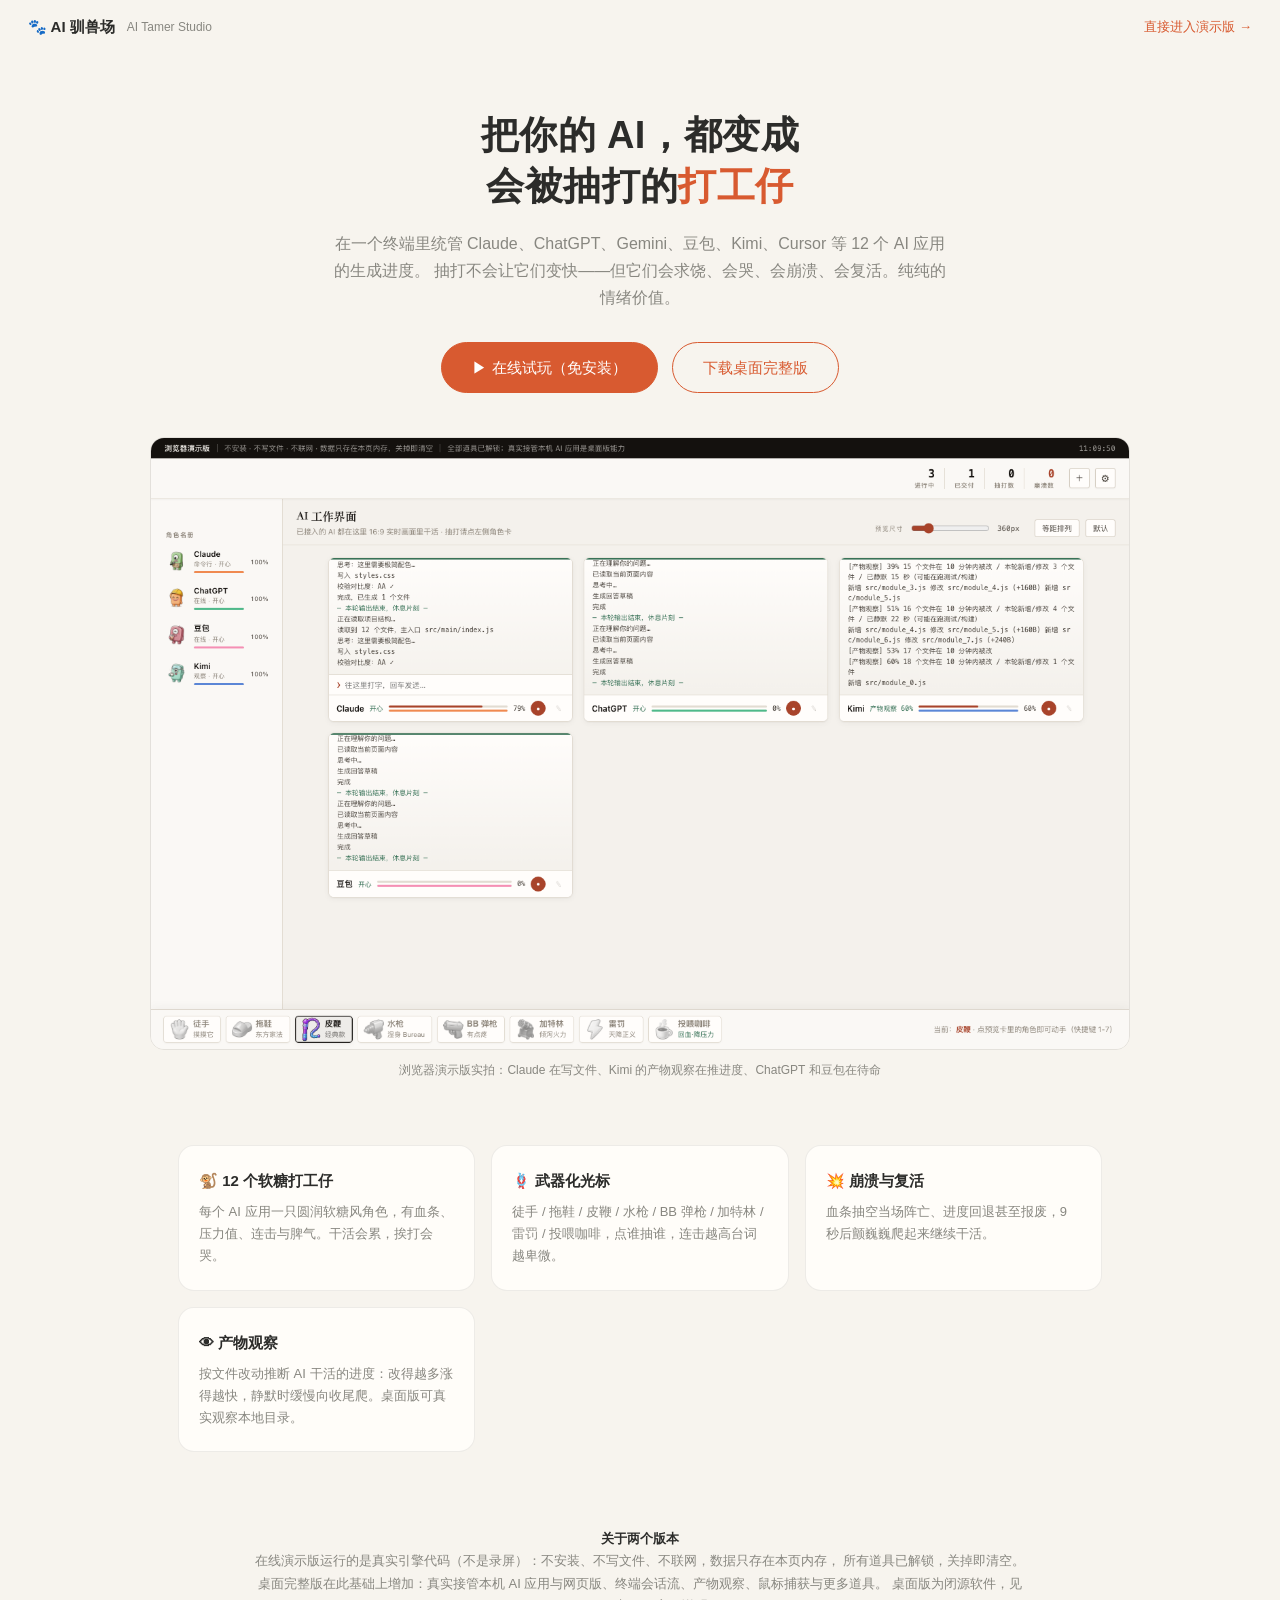
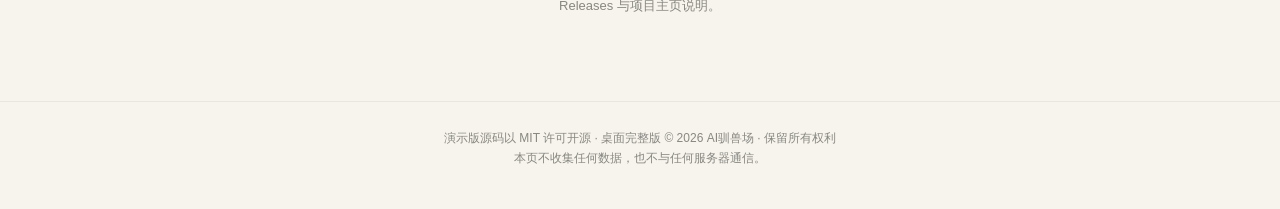
==== index.html @ 25177799 "AI Tamer Studio v1.0.4: open-source browser demo - Real engine (shared with desktop app) running in " ====
<!DOCTYPE html>
<html lang="zh-CN">
<head>
<meta charset="UTF-8" />
<meta name="viewport" content="width=device-width,initial-scale=1" />
<title>AI 驯兽场 · AI Tamer Studio</title>
<meta name="description" content="统管 12 个 AI 应用的生成进度，用手里的鞭子督促它们。抽打不会让 AI 变快，但它们会求饶、会哭、会崩溃、会复活。" />
<style>
  :root { --ink:#2c2c2a; --paper:#f7f4ee; --card:#fffdf9; --tone:#d85a30; --muted:#888780; }
  * { margin:0; padding:0; box-sizing:border-box; }
  body { font-family:-apple-system,"PingFang SC","Microsoft YaHei",sans-serif; background:var(--paper); color:var(--ink); line-height:1.7; }
  a { color:inherit; text-decoration:none; }
  .bar { display:flex; align-items:center; gap:12px; padding:14px 28px; }
  .bar b { font-size:15px; }
  .bar .tag { font-size:12px; color:var(--muted); }
  .bar .gh { margin-left:auto; font-size:13px; color:var(--tone); }
  .hero { max-width:860px; margin:56px auto 0; padding:0 28px; text-align:center; }
  .hero h1 { font-size:38px; line-height:1.35; letter-spacing:.01em; }
  .hero h1 em { font-style:normal; color:var(--tone); }
  .hero p.sub { margin:18px auto 0; max-width:620px; font-size:16px; color:var(--muted); }
  .cta { margin-top:30px; display:flex; gap:14px; justify-content:center; flex-wrap:wrap; }
  .btn { display:inline-block; padding:12px 30px; border-radius:999px; font-size:15px; border:1px solid var(--tone); }
  .btn.primary { background:var(--tone); color:#fff; }
  .btn.ghost { color:var(--tone); }
  .btn:hover { opacity:.9; }
  .shot { display:block; max-width:980px; width:calc(100% - 56px); margin:44px auto 0; border-radius:14px; border:1px solid rgba(0,0,0,.08); }
  .shot-cap { text-align:center; font-size:12px; color:var(--muted); margin-top:10px; }
  .feats { max-width:980px; margin:64px auto 0; padding:0 28px; display:grid; grid-template-columns:repeat(auto-fit,minmax(220px,1fr)); gap:16px; }
  .feat { background:var(--card); border:1px solid rgba(0,0,0,.07); border-radius:16px; padding:22px 20px; }
  .feat h3 { font-size:15px; margin-bottom:8px; }
  .feat p { font-size:13px; color:var(--muted); }
  .demo-note { max-width:860px; margin:56px auto 0; padding:20px 28px; text-align:center; font-size:13px; color:var(--muted); }
  .demo-note b { color:var(--ink); }
  footer { margin-top:64px; padding:26px 28px 40px; text-align:center; font-size:12px; color:var(--muted); border-top:1px solid rgba(0,0,0,.06); }
  footer a { color:var(--tone); }
</style>
</head>
<body>

<div class="bar">
  <b>🐾 AI 驯兽场</b>
  <span class="tag">AI Tamer Studio</span>
  <a class="gh" href="h5/index.html">直接进入演示版 →</a>
</div>

<section class="hero">
  <h1>把你的 AI，都变成<br>会被抽打的<em>打工仔</em></h1>
  <p class="sub">
    在一个终端里统管 Claude、ChatGPT、Gemini、豆包、Kimi、Cursor 等 12 个 AI 应用的生成进度。
    抽打不会让它们变快——但它们会求饶、会哭、会崩溃、会复活。纯纯的情绪价值。
  </p>
  <div class="cta">
    <a class="btn primary" href="h5/index.html">▶ 在线试玩（免安装）</a>
    <a class="btn ghost" href="#desktop">下载桌面完整版</a>
  </div>
</section>

<img class="shot" src="docs/demo-screenshot.png" alt="AI 驯兽场演示版截图" />
<div class="shot-cap">浏览器演示版实拍：Claude 在写文件、Kimi 的产物观察在推进度、ChatGPT 和豆包在待命</div>

<section class="feats">
  <div class="feat">
    <h3>🐒 12 个软糖打工仔</h3>
    <p>每个 AI 应用一只圆润软糖风角色，有血条、压力值、连击与脾气。干活会累，挨打会哭。</p>
  </div>
  <div class="feat">
    <h3>🪢 武器化光标</h3>
    <p>徒手 / 拖鞋 / 皮鞭 / 水枪 / BB 弹枪 / 加特林 / 雷罚 / 投喂咖啡，点谁抽谁，连击越高台词越卑微。</p>
  </div>
  <div class="feat">
    <h3>💥 崩溃与复活</h3>
    <p>血条抽空当场阵亡、进度回退甚至报废，9 秒后颤巍巍爬起来继续干活。</p>
  </div>
  <div class="feat">
    <h3>👁 产物观察</h3>
    <p>按文件改动推断 AI 干活的进度：改得越多涨得越快，静默时缓慢向收尾爬。桌面版可真实观察本地目录。</p>
  </div>
</section>

<section class="demo-note" id="desktop">
  <b>关于两个版本</b><br>
  在线演示版运行的是真实引擎代码（不是录屏）：不安装、不写文件、不联网，数据只存在本页内存，
  所有道具已解锁，关掉即清空。<br>
  桌面完整版在此基础上增加：真实接管本机 AI 应用与网页版、终端会话流、产物观察、鼠标捕获与更多道具。
  桌面版为闭源软件，见 Releases 与项目主页说明。
</section>

<footer>
  演示版源码以 MIT 许可开源 · 桌面完整版 © 2026 AI驯兽场 · 保留所有权利<br>
  本页不收集任何数据，也不与任何服务器通信。
</footer>

</body>
</html>
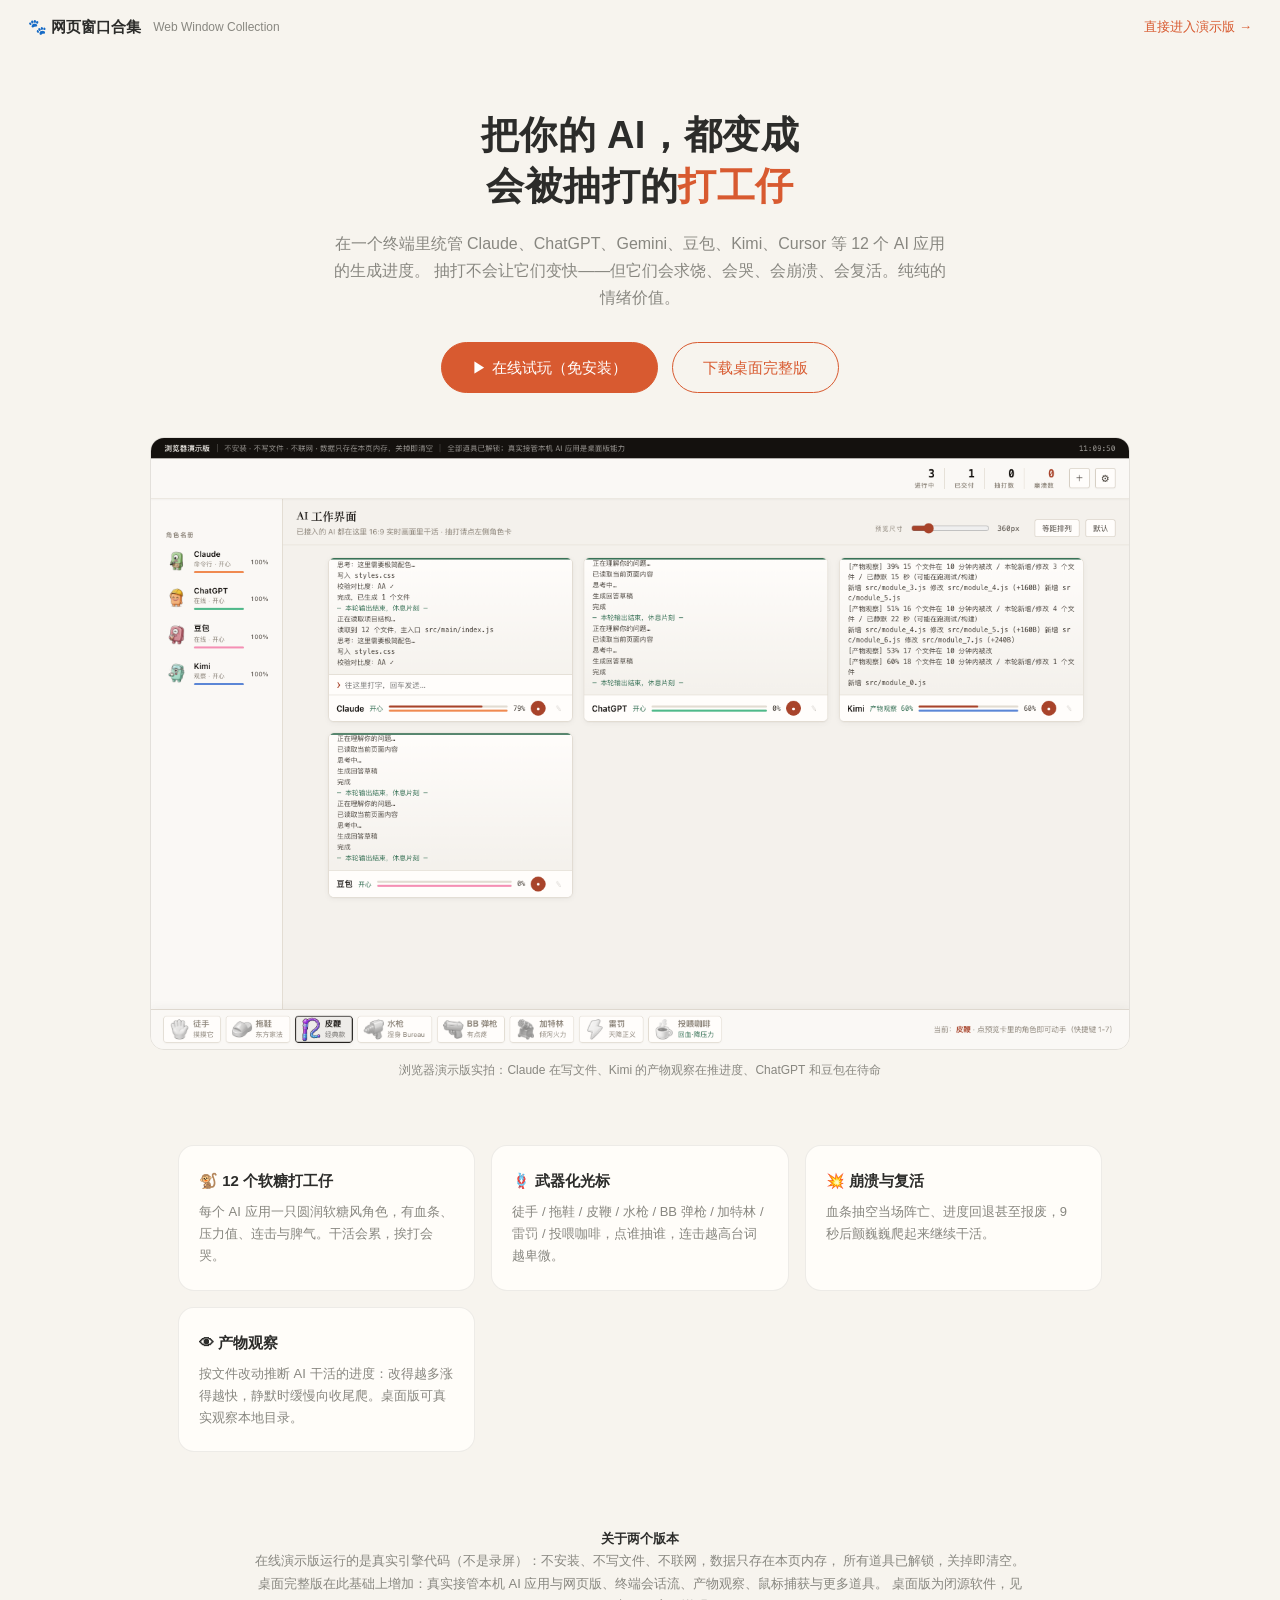
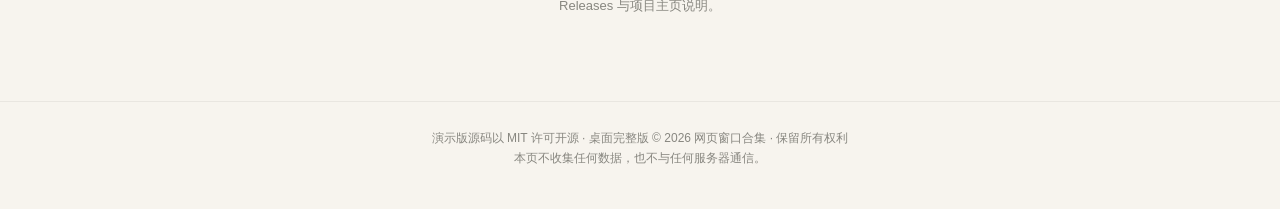
==== commit b5e18bb8: "Rename project to Web Window Collection (网页窗口合集)" ====
--- a/index.html
+++ b/index.html
@@ -3,7 +3,7 @@
 <head>
 <meta charset="UTF-8" />
 <meta name="viewport" content="width=device-width,initial-scale=1" />
-<title>AI 驯兽场 · AI Tamer Studio</title>
+<title>网页窗口合集 · Web Window Collection</title>
 <meta name="description" content="统管 12 个 AI 应用的生成进度，用手里的鞭子督促它们。抽打不会让 AI 变快，但它们会求饶、会哭、会崩溃、会复活。" />
 <style>
   :root { --ink:#2c2c2a; --paper:#f7f4ee; --card:#fffdf9; --tone:#d85a30; --muted:#888780; }
@@ -38,8 +38,8 @@
 <body>
 
 <div class="bar">
-  <b>🐾 AI 驯兽场</b>
-  <span class="tag">AI Tamer Studio</span>
+  <b>🐾 网页窗口合集</b>
+  <span class="tag">Web Window Collection</span>
   <a class="gh" href="h5/index.html">直接进入演示版 →</a>
 </div>
 
@@ -55,7 +55,7 @@
   </div>
 </section>
 
-<img class="shot" src="docs/demo-screenshot.png" alt="AI 驯兽场演示版截图" />
+<img class="shot" src="docs/demo-screenshot.png" alt="网页窗口合集演示版截图" />
 <div class="shot-cap">浏览器演示版实拍：Claude 在写文件、Kimi 的产物观察在推进度、ChatGPT 和豆包在待命</div>
 
 <section class="feats">
@@ -86,7 +86,7 @@
 </section>
 
 <footer>
-  演示版源码以 MIT 许可开源 · 桌面完整版 © 2026 AI驯兽场 · 保留所有权利<br>
+  演示版源码以 MIT 许可开源 · 桌面完整版 © 2026 网页窗口合集 · 保留所有权利<br>
   本页不收集任何数据，也不与任何服务器通信。
 </footer>
 
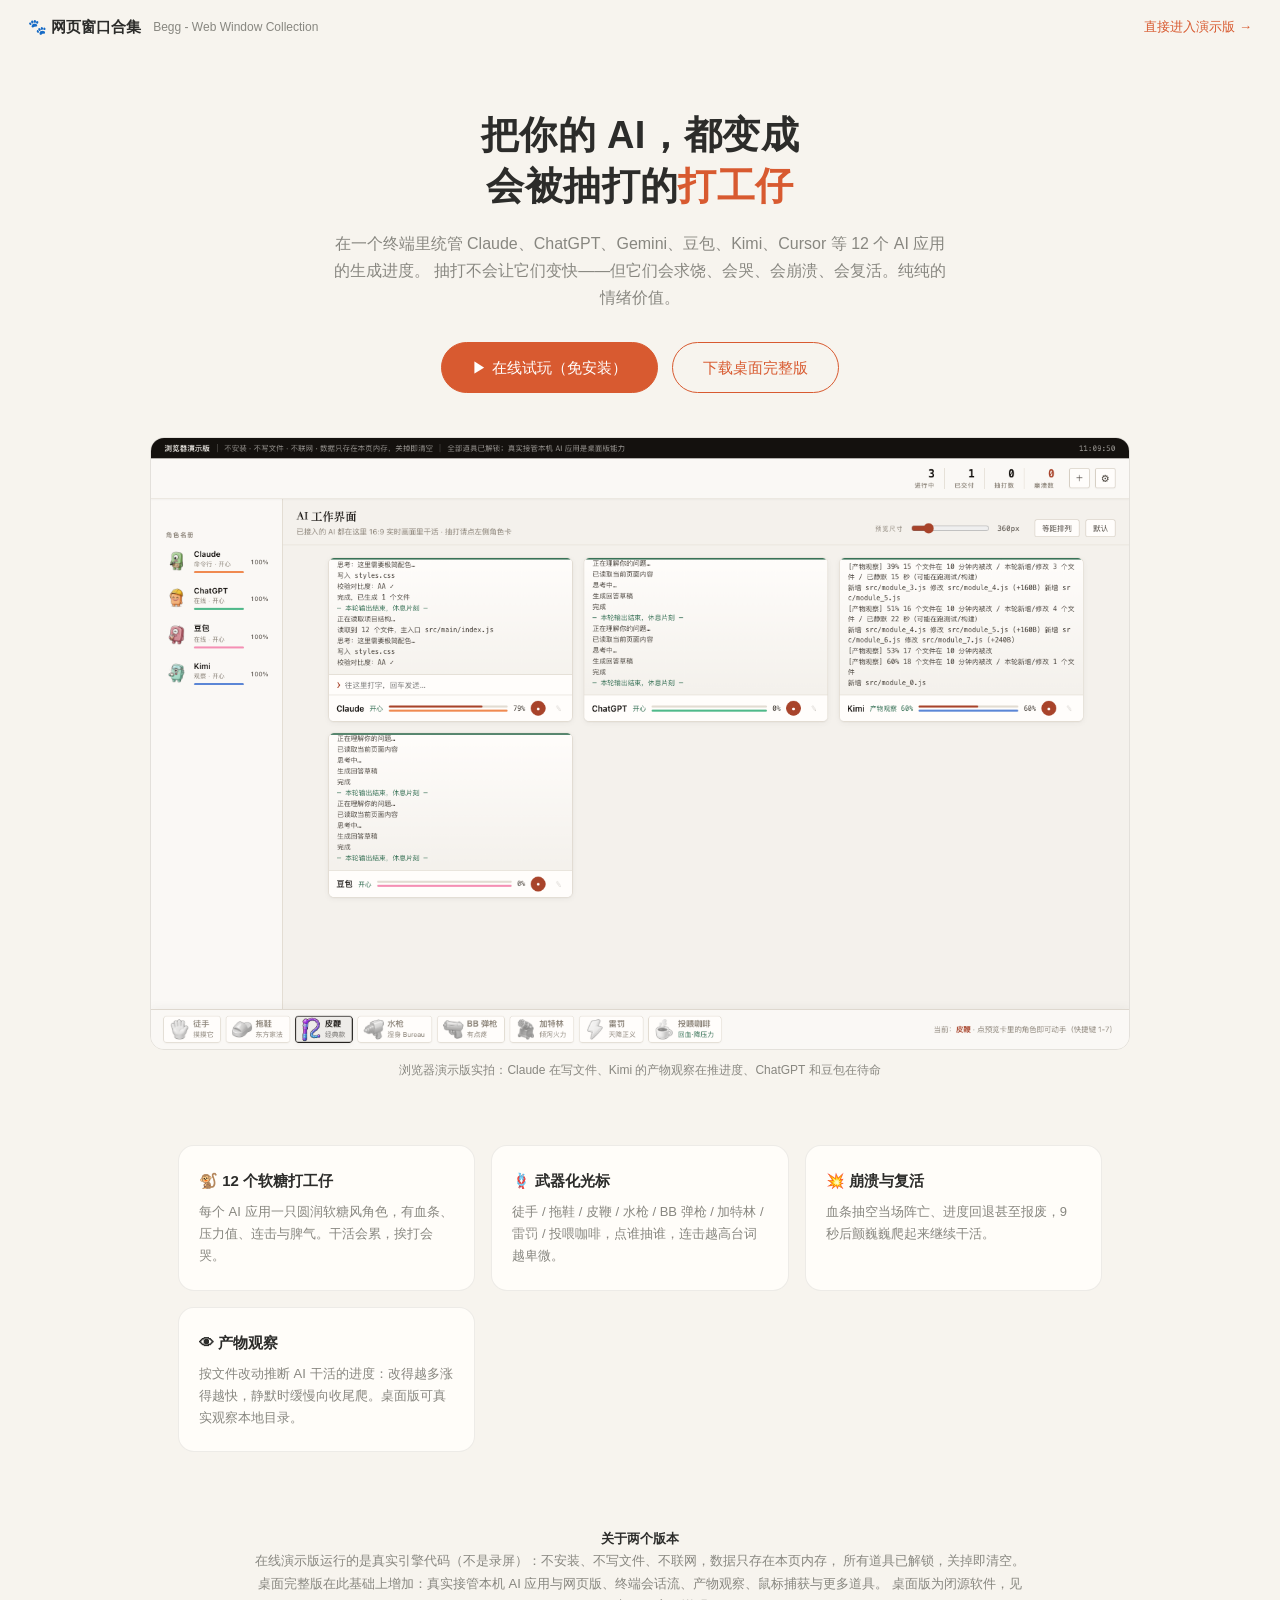
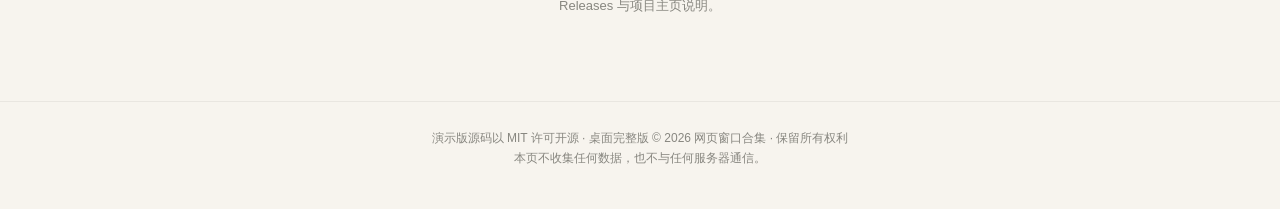
==== commit a78f96c2: "Brand as Begg - Web Window Collection" ====
--- a/index.html
+++ b/index.html
@@ -3,7 +3,7 @@
 <head>
 <meta charset="UTF-8" />
 <meta name="viewport" content="width=device-width,initial-scale=1" />
-<title>网页窗口合集 · Web Window Collection</title>
+<title>破蛋-网页窗口合集 · Begg - Web Window Collection</title>
 <meta name="description" content="统管 12 个 AI 应用的生成进度，用手里的鞭子督促它们。抽打不会让 AI 变快，但它们会求饶、会哭、会崩溃、会复活。" />
 <style>
   :root { --ink:#2c2c2a; --paper:#f7f4ee; --card:#fffdf9; --tone:#d85a30; --muted:#888780; }
@@ -39,7 +39,7 @@
 
 <div class="bar">
   <b>🐾 网页窗口合集</b>
-  <span class="tag">Web Window Collection</span>
+  <span class="tag">Begg - Web Window Collection</span>
   <a class="gh" href="h5/index.html">直接进入演示版 →</a>
 </div>
 
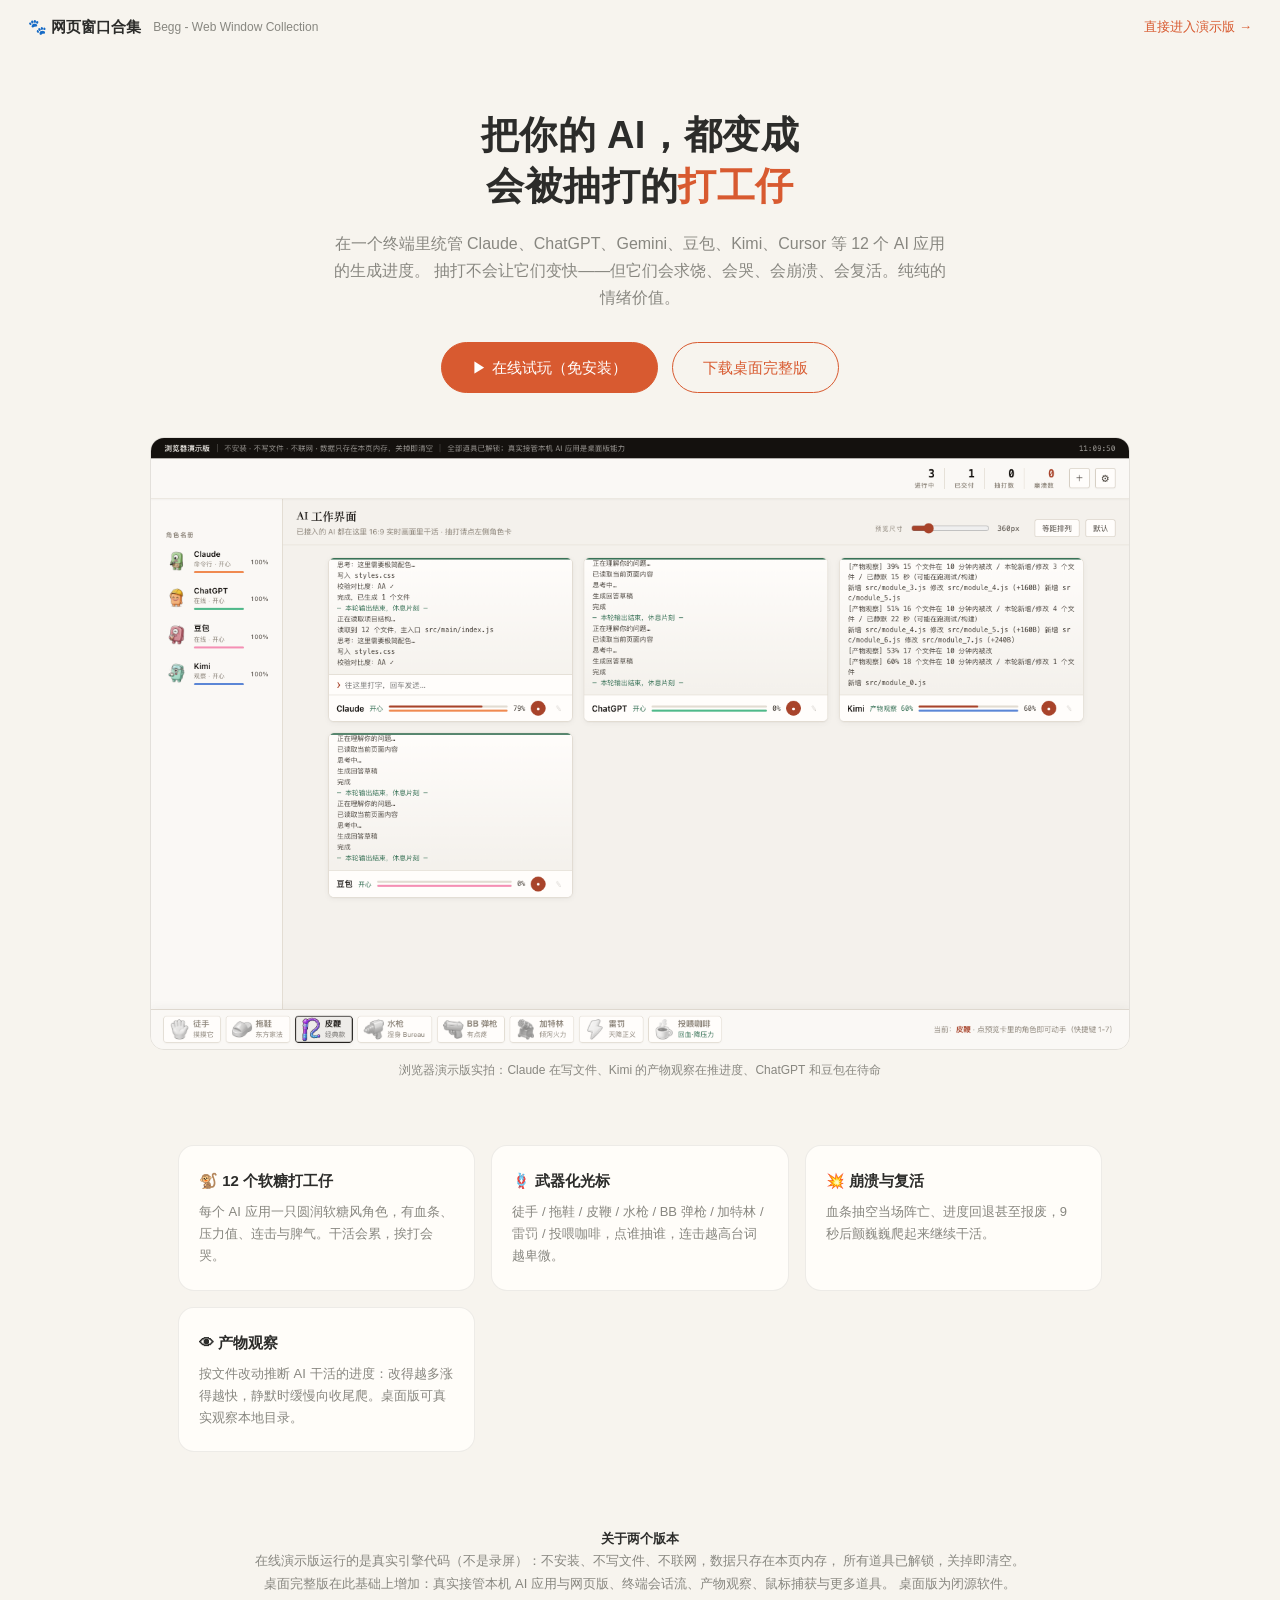
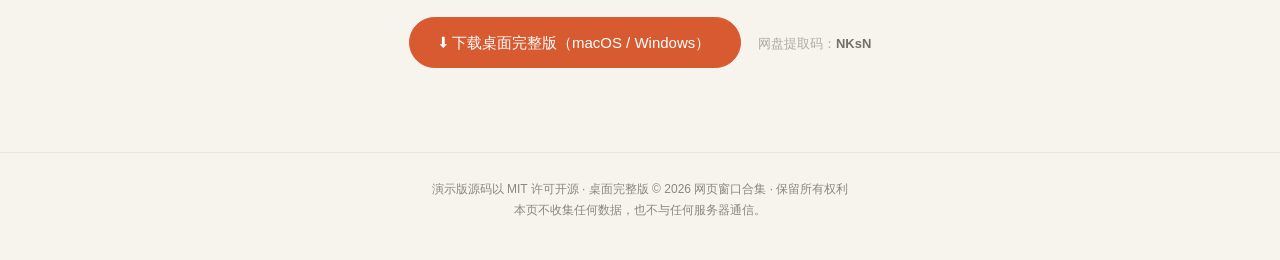
==== commit 89fe740b: "Point desktop downloads to 123 Pan (macOS/Windows)" ====
--- a/index.html
+++ b/index.html
@@ -82,7 +82,9 @@
   在线演示版运行的是真实引擎代码（不是录屏）：不安装、不写文件、不联网，数据只存在本页内存，
   所有道具已解锁，关掉即清空。<br>
   桌面完整版在此基础上增加：真实接管本机 AI 应用与网页版、终端会话流、产物观察、鼠标捕获与更多道具。
-  桌面版为闭源软件，见 Releases 与项目主页说明。
+  桌面版为闭源软件。<br><br>
+  <a class="btn primary" href="https://1829523080.share.123pan.cn/123pan/bsncjv-r4r4?pwd=NKsN" target="_blank" rel="noopener">⬇ 下载桌面完整版（macOS / Windows）</a>
+  <span style="opacity:.65">　网盘提取码：<b>NKsN</b></span>
 </section>
 
 <footer>
